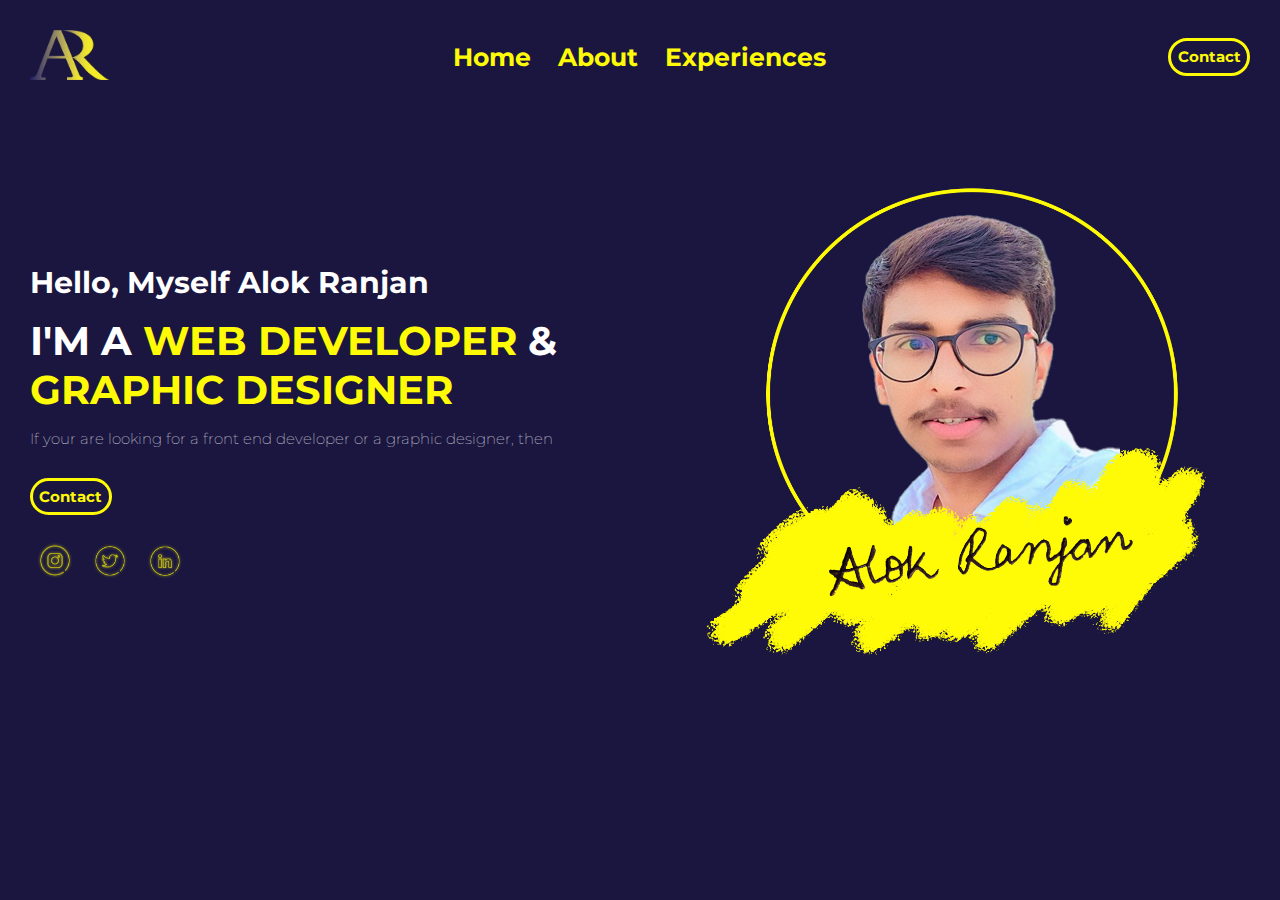
==== index.html @ 8253fec9 "first commit" ====
<!DOCTYPE html>
<html lang="en">
<head>
    <meta charset="UTF-8">
    <meta http-equiv="X-UA-Compatible" content="IE=edge">
    <meta name="viewport" content="width=device-width, initial-scale=1.0">
    <title>Portfolio</title>
    <link rel="icon" type="image/x-icon" href="images/AR logo1.png">
    <link rel="stylesheet" href="style.css">
</head>
<body >
    <div class="navcontainer">
        <div class="logo">
            <img src="images/AR logo1.png" alt="" style="width: 80px;">
            <!-- <h2>Alok ...</h2> -->
        </div>
        <div class="nav">
            <ul class="navitems">
                <a href="index.html"><li class="navdata">Home</li></a>
                <a href="about.html"><li class="navdata">About</li></a>
                <a href="experience.html"><li class="navdata">Experiences</li></a>
            </ul>
        </div>
        <div class="contactcontainer">
            <a href="contact.html"><button class="contact">Contact</button></a>
        </div>
    </div>

    <div class="infocontainer">
        <div class="info">
            <p class="subheading">
                Hello, Myself Alok Ranjan
            </p>
            <p class="heading">
                I'M A <span class="highlight"> WEB DEVELOPER </span>& <span class="highlight">GRAPHIC DESIGNER </span>
            </p>
            <p class="details">
                If your are looking for a front end developer or a graphic designer, then 
            </p>
            <a href="contact.html"><button class="contact">Contact</button></a>
            <div>
            <a href="https://www.instagram.com/alokranjan4337/" target="_blank"><img class="social-logo" src="images/Insta Y.png" alt=""></a>
            <a href="https://twitter.com/Alok11893308" target="_blank"><img class="social-logo" src="images/twitterY.png" alt=""></a>
            <a href="https://www.linkedin.com/in/alok-ranjan-19998a228" target="_blank"><img class="social-logo" src="images/Linkidn Y.png" alt=""></a>
        </div>
        </div>
        <div class="imagecontainer">
            <img src="images/Alok2.png" class="image" alt="image">
        </div>
    </div>
</body>
</html>
---- style.css ----
@import url('https://fonts.googleapis.com/css2?family=Montserrat:wght@300&display=swap');
@import url('https://fonts.googleapis.com/css2?family=Cairo&family=Montserrat:wght@300&family=Rubik:wght@300&display=swap');


*{
    margin: 0;
    padding: 0;
    font-family: 'Montserrat', sans-serif;
    font-weight: bold;
}

body{
    /* background-image: url("images/44.jpg"); */
    background-color: rgb(26, 22, 63);
    background-repeat: no-repeat;
  background-size: cover;
}

h2{
    font-size: 40px;
}

.navcontainer{
    font-family: 'Cairo', sans-serif;
    color: rgb(255, 251, 6);
    display: flex;
    justify-content: space-between;
    margin: 30px;
    align-items: center;
}

.navitems{
    color: rgb(255, 251, 6);
    list-style: none;
    font-size: 25px;
    
}

.navitems li{
    display: inline;
    padding: 0px 10px;
    padding-bottom: 2px;
}



.navitems a:hover{
    border-bottom: 4px solid;
    border-radius: 6px;
}


.infocontainer{
    
    display: flex;
    justify-content: space-between;
    margin: 30px;
    margin-top: 30px;


}

.info{
    padding-top: 150px;
}

a{
    text-decoration: none;
    color: rgb(255, 251, 6);

}

.contact{
    padding: 0.5vw;
    border-radius: 22px;
    font-size: 15px;
    cursor: pointer;
    color: rgb(255, 251, 6);
    background-color: rgba(240, 248, 255, 0);
    border: 3px solid rgb(255, 251, 6);
    
}

.contact:hover{
    background-color: rgb(255, 251, 6);
    color: black;
}

.imagecontainer{
    margin-top: 0px;
}

.image{
    width: 550px;
}

.subheading{
    color: white;
    font-size: 30px;
    margin-bottom: 15px;
}

.subhead{
    color: rgb(255, 251, 6);
    font-size: 25px;
    margin-left: 40px;
    margin-bottom: 10px;
}

.acvbody{
    display: flex;
    align-items: center;
    border: 2px solid rgb(255, 251, 6);
    width: 300px;
    /* padding: 20px; */
}

.acvcontainer{
    width: 90vw;
    /* margin: 5vw; */
    margin: 15px 40px;
    display: flex;
    flex-direction: column;
    /* justify-content: center; */
}

.acv-content{
    display: flex;
    margin-bottom: 20px;
}

.hr-acv{
    margin-left: -40px;
    height: 3px;
    width: 40px;
    background-color: rgb(255, 251, 6);
}

.heading{
    color: white;
    margin-bottom: 15px;
    font-size: 40px;
}

.details{
    color: white;
    margin-bottom: 30px;
    font-size: 15px;
    font-weight: 100;
}

.highlight{
    color: rgb(255, 251, 6);
}

.formcontainer{
    width: 98vw;
    display: flex;
    justify-content: center;
}


.contactform{
    width: 40vw;
    font-size: 20px;
    color: rgb(255, 255, 255);
}

.formdetais{
    font-weight: 300;
}

.head{
    font-size: 40px;
    margin-bottom: 15px;
    text-align: center;
    color: rgb(255, 251, 6);
}


.name, .email, .phone, .texrarea{
    margin-top: 7px;
    margin-bottom: 20px;
    width: 100%;
    height: 25px;
    border: 1px solid rgb(255, 251, 6);
    border-radius: 5px;
    
}

.textarea{
    width: 100%;
    border-radius: 5px;
    border: 1px solid rgb(255, 251, 6);

}

.submit{
    padding: 0.5vw;
    border-radius: 22px;
    font-size: 15px;
    cursor: pointer;
    margin-top: 10px;
}

.personal{
    color: white;
    font-weight: 300;
}

.social-logo{
    margin-top: 20px;
    width: 50px;
    opacity: 0.7;
}

.social-logo:hover{
    opacity: 1;
}

.education{
    margin-top: 40px;
    display: flex;
    align-items: center;
    justify-content: center;
}

.thead{
    
    font-size: 20px;
}

tr{
    padding: 10px;
}

th{
    color: rgb(255, 251, 6);
    text-align: center;
    font-size: 30px;
}

td{
    font-size: 10px;
    padding: 20px;
}

.edu-logo{
    width: 40px;
}

.aboutcontainer{
    margin: 40px;
    display: flex;
}

.logoA, .logoB, .logoC{
    display: flex;
    justify-content: space-evenly;

}

.logomarquee{
    width: 200px;
    height: 50vh;
    margin-left: 200px;
    margin-right: 50px;
}

.applogo{
    width: 100px;
    margin: 20px;
}

.expcontainer{
    width: 90vw;
    margin: 5vw;
    display: flex;
    /* justify-content: center; */
}

.explogo{
    width: 100px;
}

.expdetails{
    font-weight: 500;
    color: white;
    padding-left: 10px;
}

.expbody, .acvbody{
    display: flex;
    align-items: center;
    border: 2px solid rgb(255, 251, 6);
    width: 310px;
    padding: 20px;
}

.hr{
    margin-left: -5vw;
    height: 3px;
    width: 9vw;
    background-color: rgb(255, 251, 6);
}

.hrcontainer{
    display: flex;
    align-items: center;
}



@media screen and (max-width: 700px) {
    /* ul{
        display: none;
    }
    .contact{
        display: none;
    }

    .navcontainer{

    } */

    .navcontainer {
        /* background-color: rgba(124, 194, 255, 0.587); */
        display: flex ;
        flex-direction: column; 
        align-items: flex-start;
    }
    .navitems li{
        display: flex;
        padding-left: 0px;
        padding-bottom: 25px;
        align-items: start;
    
    }
    .logo{
        padding-bottom: 25px;
    }

    .infocontainer{
        display: flex;
        flex-direction: column-reverse;
        align-items: center;
        margin: 30px;
        margin-top: 50px;
    }

    .contactform{
        width: 70vw;
    }

    

    .image {
        width: 450px;
    }

    .info{
        padding-top: 40px;
    }

    .container{
        width: 80vw !important;
    }

    .logomarquee{
        direction: right;
        width: 200px;
        height: 50vh;
        margin-left: 200px;
        margin-right: 50px;
    }

  }
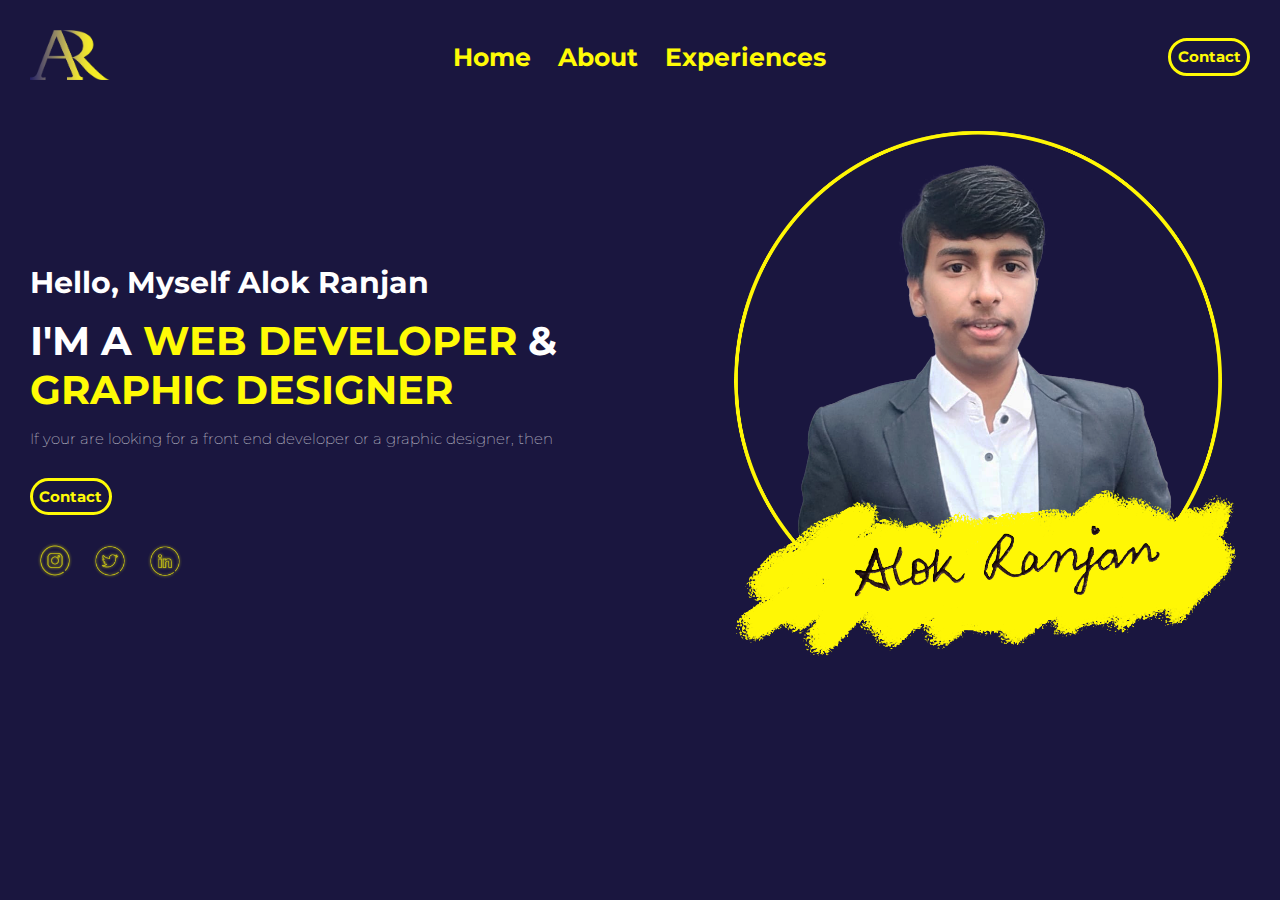
==== commit c9a0d44b: "first commit" ====
--- a/index.html
+++ b/index.html
@@ -45,7 +45,7 @@
         </div>
         </div>
         <div class="imagecontainer">
-            <img src="images/Alok2.png" class="image" alt="image">
+            <img src="images/alok.png" class="image" alt="image">
         </div>
     </div>
 </body>
--- a/style.css
+++ b/style.css
@@ -375,6 +375,15 @@
         margin-right: 50px;
     }
 
+    .contact{
+        padding: 0.8vw;
+        border-radius: 22px;
+        font-size: 10px;
+        cursor: pointer;
+        border: 2px solid rgb(255, 251, 6);
+        
+    }
+
   }
 
   
